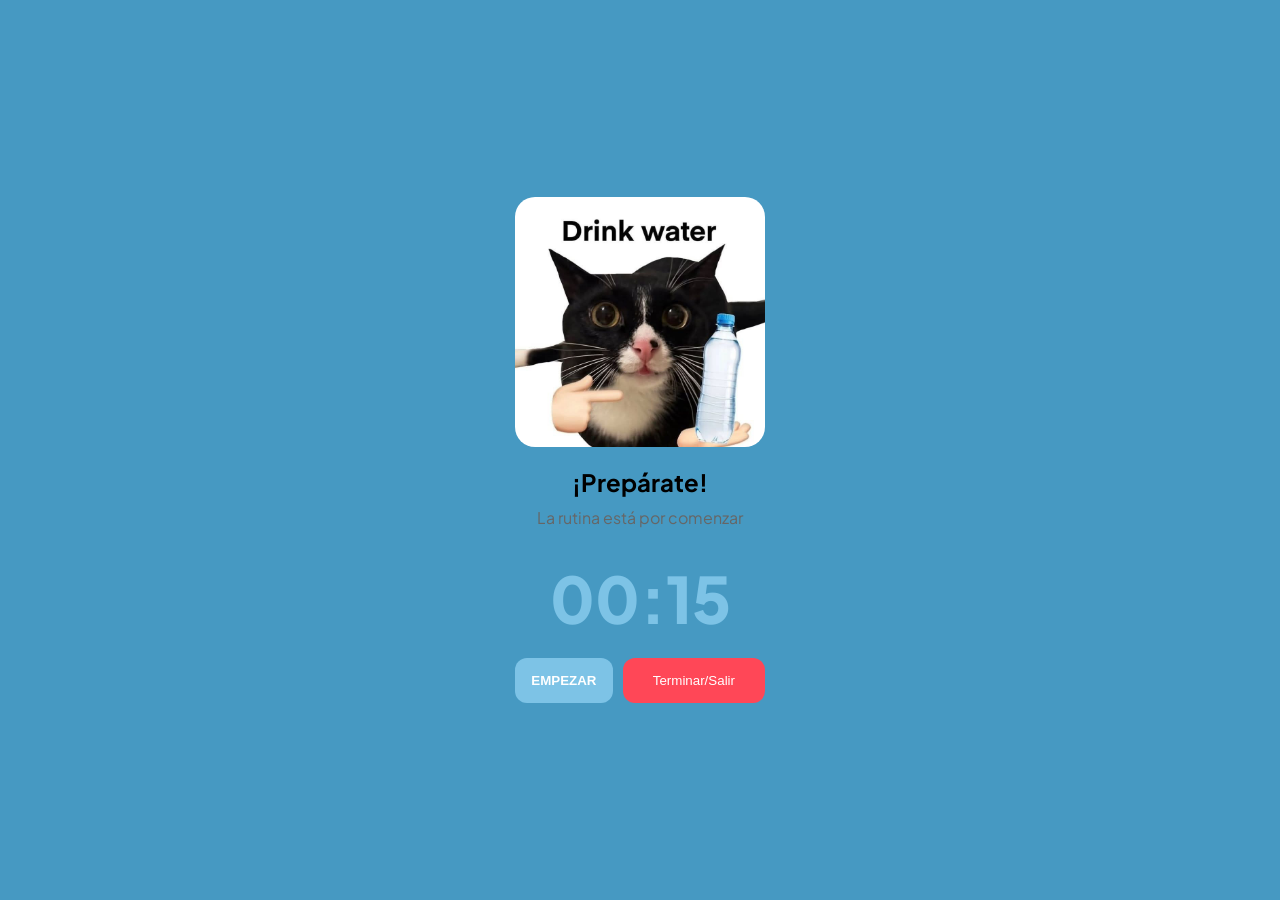
==== entrenamiento.html @ 940fd36d "primer commit" ====
<!DOCTYPE html>
<html lang="es">
<head>
    <meta charset="UTF-8">
    <meta name="viewport" content="width=device-width, initial-scale=1.0">
    <title>Entrenamiento</title>
    <link rel="icon" type="image/png" href="assets/trap.png">
    <link rel="stylesheet" href="style.css"> <style>
        .workout-container {
            max-width: 500px;
            margin: 50px auto;
            text-align: center;
            padding: 20px;
        }
        .exercise-image {
            width: 100%;
            height: 250px;
            background: #eee;
            border-radius: 20px;
            margin-bottom: 20px;
            display: flex;
            align-items: center;
            justify-content: center;
            overflow: hidden;
        }
        .exercise-image img { width: 100%; height: 100%; object-fit: cover; }
        
        .timer-display {
            font-size: 4rem;
            font-weight: 800;
            margin: 20px 0;
            color: var(--reloj-actual);
        }
        .status-msg { font-size: 1.5rem; font-weight: bold; margin-bottom: 10px; }
        .next-info { color: #666; margin-bottom: 30px; }
        
        .controls { display: flex; gap: 10px; justify-content: center; }
        .btn-finish { background: #ff4757; color: white; border: none; padding: 15px 30px; border-radius: 12px; cursor: pointer; }
    </style>
</head>
<body>
    <div class="workout-container">
        <div id="exercise-view">
            <div class="exercise-image" id="image-container">
             <img src="assets/descanso6.jpg" alt="" srcset="">
            </div>
            
            <div class="status-msg" id="exercise-name">¡Prepárate!</div>
            <div class="next-info" id="series-info">La rutina está por comenzar</div>
            
            <div class="timer-display" id="timer">00:15</div>
            
            <div class="controls">
                <button class="btn-primary" id="btn-next">EMPEZAR</button>
                <button class="btn-finish" onclick="intentarCerrar()">Terminar/Salir</button>
            </div>
        </div>
    </div>

    <script src="entrenamiento.js"></script>
</body>
</html>
---- style.css ----
/* =========================================
   1. FUENTES Y VARIABLES GLOBALES
   ========================================= */
@import url('https://fonts.googleapis.com/css2?family=Plus+Jakarta+Sans:wght@400;600;800&display=swap');

:root {
    /* Colores base que el JS sobreescribirá según la hora */
    --bg-actual: #4699c2;       /* Fondo de la página */
    --reloj-actual: #7dc3e6;    /* Color de los bloques del reloj */
    --reloj-sec: #5da9d1;       /* Color del bloque de segundos */
    --accent-blue: #7dc3e6;
    --card-bg: #fdfbff;
    --text-main: #1c1b1f;
    
    /* Paleta Sunset (para referencia) */
    --sunset-orange: #ff7e5f;
    --sunset-pink: #feb47b;
    --sunset-red: #e94e33;
}

/* =========================================
   2. ESTILOS DE CUERPO Y ESTRUCTURA
   ========================================= */

   body, html {
    overflow-x: hidden; /* Bloquea el movimiento lateral */
    width: 100%;
}


body {
    font-family: 'Plus Jakarta Sans', sans-serif;
    background-color: var(--bg-actual); /* Cambia por JS */
    transition: background-color 0.8s ease; /* Transición suave */
    display: flex;
    justify-content: center;
    align-items: center;
    min-height: 100vh;
    margin: 0;
}

.main-container {
    display: grid;
    grid-template-columns: 1fr 350px;
    gap: 20px;
    width: 90%;
    max-width: 1100px;
    padding: 40px;
    background: rgba(255, 255, 255, 0.1);
    border-radius: 24px;
    border: 1px solid rgba(255,255,255,0.3);
    backdrop-filter: blur(5px);
    z-index: 1;
}

/* =========================================
   3. CABECERA Y FECHA
   ========================================= */
.header-main-card {
    display: flex;
    flex-direction: column;
    align-items: flex-start;
    gap: 5px;
    padding: 25px;
    background: rgba(255, 255, 255, 0.9);
    border-radius: 20px;
    margin-bottom: 20px;
}

h2#current-day-title {
    font-weight: 800;
    font-size: 2.5rem;
    letter-spacing: -1px;
    margin: 0;
    color: #1a2a33;
}

#current-full-date {
    font-weight: 400;
    font-size: 1rem;
    color: #5da9d1;
    margin: 0;
    text-transform: capitalize;
}

.time-phase-badge {
    background: var(--reloj-actual); /* Cambia por JS */
    color: white;
    padding: 5px 15px;
    border-radius: 20px;
    font-size: 0.9em;
    font-weight: bold;
    transition: background 0.5s ease;
}

/* =========================================
   4. RELOJ (WIDGET)
   ========================================= */
.widget {
    background: var(--card-bg);
    border-radius: 28px;
    padding: 24px;
    margin-bottom: 20px;
}

.time-inputs {
    display: flex;
    align-items: center;
    gap: 5px;
    margin-top: 15px;
}

/* Bloques con número (Mantenemos fondo y color blanco) */
.time-val {
    font-family: 'Courier New', Courier, monospace;
    width: 65px;
    height: 65px;
    background-color: var(--reloj-actual) !important; /* Dinámico por JS */
    border-radius: 12px;
    font-size: 28px;
    font-weight: bold;
    display: flex;
    justify-content: center;
    align-items: center;
    color: white !important;
    transition: background-color 0.5s ease;
}

.time-val.sec {
    background-color: var(--reloj-sec) !important; /* Dinámico por JS */
}

.separator {
    font-size: 24px;
    font-weight: bold;
    color: var(--reloj-actual);
    transition: color 0.5s ease;
}

/* Indicadores AM/PM */
.am-pm {
    display: flex;
    flex-direction: column;
    justify-content: center;
    gap: 4px;
    margin-left: 5px;
    margin-top: -20px;
}

.am-pm button {
    width: 40px;
    height: 30px;
    border: 1px solid #e0e0e0;
    background: white;
    font-size: 12px;
    font-weight: bold;
    border-radius: 6px;
    color: #666;
    pointer-events: none;
}

.am-pm button.active {
    background: var(--reloj-actual);
    color: white;
    border-color: var(--reloj-actual);
}

/* =========================================
   5. LISTA DE TAREAS Y SCROLL
   ========================================= */
.scrollable-list {
    max-height: 65vh;
    overflow-y: auto;
    padding-right: 10px;
}

.scrollable-list::-webkit-scrollbar {
    width: 6px;
}

.scrollable-list::-webkit-scrollbar-thumb {
    background: rgba(0,0,0,0.1);
    border-radius: 10px;
}

.task-card {
    width: 100%; /* Ocupa todo el ancho disponible del padre */
    display: flex;
    align-items: center;
    background: #fff;
    border-radius: 20px !important;
    padding: 15px;
    box-sizing: border-box; /* Fundamental: incluye el padding y borde en el ancho total */
    position: relative;
    border: 2px solid transparent; /* Reserva el espacio para cuando se active */
    transition: transform 0.3s ease, box-shadow 0.3s ease;
    overflow: hidden; /* Corta cualquier cosa que quiera generar scroll interno */
}

/* Ajuste específico para la Tarea Activa */
.task-card.active-now {
    border-color: var(--reloj-actual) !important;
    background-color: #fff;
    transform: scale(1.01);
    box-shadow: 0 4px 15px rgba(0,0,0,0.05);
}




/* Evita que el texto cause scrolls extraños */

.task-info {
    flex: 1; /* Ocupa el resto del espacio */
    padding-left: 20px; /* <--- Esto separa el texto del cuadro de las horas */
    display: flex;
    flex-direction: column;
    justify-content: center;
}

.task-info p {
    margin-top: 5px;
    color: #555;
    line-height: 1.4;
    font-size: 0.95rem;
}
/* Asegurar que el indicador lateral de la tarea activa resalte */
.task-card.active-now .time-tag {
    background: var(--reloj-actual);
    color: white;
}

.time-tag {
    background: #eef7fb;
    color: #2c5d75;
    padding: 12px 8px;
    border-radius: 10px;
    font-weight: bold;
    min-width: 85px;
    text-align: center;
    display: flex;
    flex-direction: column;
    justify-content: center;
    line-height: 1.2;
    border-left: 4px solid var(--reloj-actual);
}

.task-info strong {
    font-size: 1.1rem;
    color: var(--text-main);
}


.duration-pill {
    font-size: 0.7em;
    background: #d1e9f5;
    padding: 2px 8px;
    border-radius: 10px;
    margin-left: 10px;
    vertical-align: middle;
}

/* Tarea Activa (Resaltado dinámico) */

/* =========================================
   6. ESTRELLAS Y EFECTOS
   ========================================= */
#stars-container {
    position: fixed;
    top: 0;
    left: 0;
    width: 100%;
    height: 100%;
    z-index: 0;
    pointer-events: none;
    opacity: 0; /* JS la activa solo de noche */
    transition: opacity 2s ease;
}

.star {
    position: absolute;
    background: white;
    border-radius: 50%;
    animation: twinkle var(--duration) infinite ease-in-out;
}

@keyframes twinkle {
    0%, 100% { opacity: 0.3; transform: scale(1); }
    50% { opacity: 1; transform: scale(1.2); }
}

#schedule-container {
    width: 100%;
    display: flex;
    flex-direction: column;
    gap: 15px; /* Espacio uniforme entre tarjetas */
    padding: 10px;
    box-sizing: border-box;
    overflow-x: hidden; /* Elimina cualquier scroll lateral accidental */
}

/* Si tenías alguna regla que quitaba bordes al primero, la anulamos */
#schedule-container .task-card:first-child {
    border-top-left-radius: 20px !important;
    border-top-right-radius: 20px !important;
}

.exercise-panel {
    display: flex;
    flex-direction: column;
    height: 100%;
    justify-content: space-between;
}

.exercise-list {
    list-style: none;
    padding: 0;
    margin: 15px 0;
}

.exercise-list li {
    padding: 8px 0;
    border-bottom: 1px solid #eee;
    font-size: 0.9rem;
    color: #444;
}

.exercise-list li:last-child {
    border-bottom: none;
}

.btn-primary {
    background-color: var(--reloj-actual); /* Se adapta al color del día/tarde/noche */
    color: white;
    border: none;
    padding: 12px;
    border-radius: 12px;
    font-weight: bold;
    cursor: pointer;
    transition: transform 0.2s, background 0.3s;
    width: 100%;
}

.btn-primary:hover {
    transform: translateY(-2px);
    filter: brightness(1.1);
}
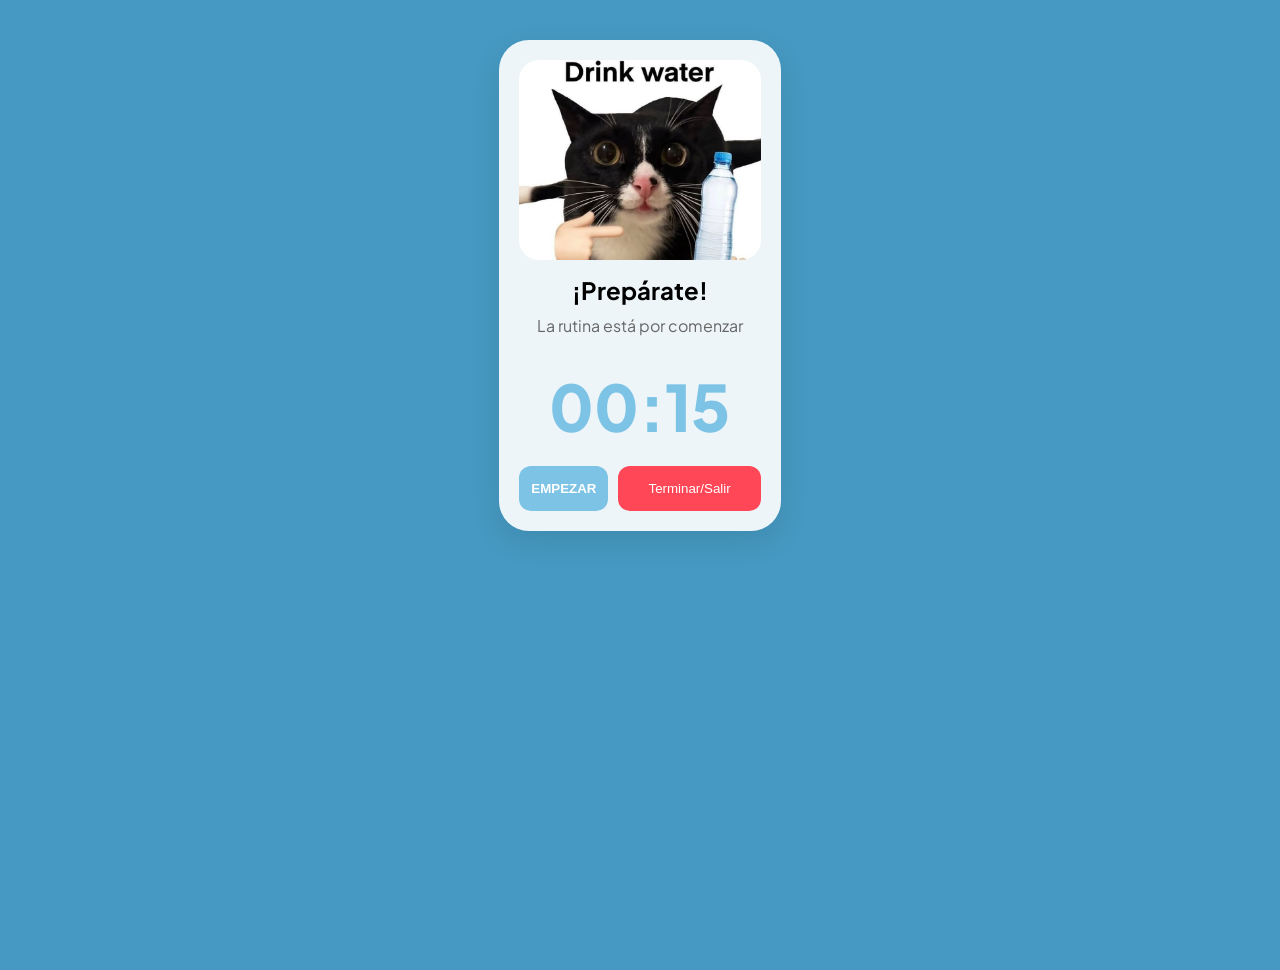
==== commit 105a9c15: "cambios minusculos" ====
--- a/entrenamiento.html
+++ b/entrenamiento.html
@@ -5,7 +5,8 @@
     <meta name="viewport" content="width=device-width, initial-scale=1.0">
     <title>Entrenamiento</title>
     <link rel="icon" type="image/png" href="assets/trap.png">
-    <link rel="stylesheet" href="style.css"> <style>
+    <link rel="stylesheet" href="style.css"> 
+    <style>
         .workout-container {
             max-width: 500px;
             margin: 50px auto;
@@ -36,7 +37,40 @@
         
         .controls { display: flex; gap: 10px; justify-content: center; }
         .btn-finish { background: #ff4757; color: white; border: none; padding: 15px 30px; border-radius: 12px; cursor: pointer; }
+    
+
+
+    body {
+        padding-bottom: 50px; /* Espacio extra para que los botones no peguen abajo */
+        background-color: var(--bg-actual); /* Mantiene el color dinámico */
+    }
+
+    .workout-container {
+        max-width: 500px;
+        margin: 20px auto; /* Reducimos el margen superior para que quepa mejor */
+        text-align: center;
+        padding: 20px;
+        background: rgba(255, 255, 255, 0.9); /* Un fondo para que se vea como tarjeta */
+        border-radius: 30px;
+        box-shadow: 0 10px 30px rgba(0,0,0,0.1);
+    }
+    
+    /* Imagen más flexible para que no empuje todo hacia abajo */
+    .exercise-image {
+        width: 100%;
+        max-height: 200px; /* Bajamos un poco el alto para que suban los botones */
+        background: #eee;
+        border-radius: 20px;
+        margin-bottom: 15px;
+        display: flex;
+        align-items: center;
+        justify-content: center;
+        overflow: hidden;
+    }
+
+</style>
     </style>
+
 </head>
 <body>
     <div class="workout-container">
--- a/style.css
+++ b/style.css
@@ -1,6 +1,4 @@
-/* =========================================
-   1. FUENTES Y VARIABLES GLOBALES
-   ========================================= */
+/*! 1. FUENTES Y VARIABLES GLOBALES*/
 @import url('https://fonts.googleapis.com/css2?family=Plus+Jakarta+Sans:wght@400;600;800&display=swap');
 
 :root {
@@ -18,44 +16,40 @@
     --sunset-red: #e94e33;
 }
 
-/* =========================================
-   2. ESTILOS DE CUERPO Y ESTRUCTURA
-   ========================================= */
-
-   body, html {
-    overflow-x: hidden; /* Bloquea el movimiento lateral */
-    width: 100%;
-}
-
+/*! 2. ESTILOS DE CUERPO Y ESTRUCTURA*/
+
+html, body {
+    margin: 0;
+    padding: 0;
+    width: 100%;
+    height: 100vh;
+    overflow: hidden; /* Bloquea el scroll de TODA la página */
+}
 
 body {
     font-family: 'Plus Jakarta Sans', sans-serif;
-    background-color: var(--bg-actual); /* Cambia por JS */
-    transition: background-color 0.8s ease; /* Transición suave */
-    display: flex;
-    justify-content: center;
-    align-items: center;
-    min-height: 100vh;
-    margin: 0;
+    background-color: var(--bg-actual);
+    transition: background-color 0.8s ease;
+    display: flex;
+    justify-content: center;
+    align-items: flex-start; /* Alinea al inicio para que no se corte arriba */
+    padding-top: 20px;
 }
 
 .main-container {
     display: grid;
     grid-template-columns: 1fr 350px;
     gap: 20px;
-    width: 90%;
+    width: 95%;
     max-width: 1100px;
-    padding: 40px;
+    max-height: 95vh; /* El cuadro nunca será más alto que la pantalla */
+    padding: 30px;
     background: rgba(255, 255, 255, 0.1);
     border-radius: 24px;
-    border: 1px solid rgba(255,255,255,0.3);
-    backdrop-filter: blur(5px);
-    z-index: 1;
-}
-
-/* =========================================
-   3. CABECERA Y FECHA
-   ========================================= */
+    backdrop-filter: blur(10px);
+    box-sizing: border-box;
+}
+/*! 3. CABECERA Y FECHA */
 .header-main-card {
     display: flex;
     flex-direction: column;
@@ -93,9 +87,7 @@
     transition: background 0.5s ease;
 }
 
-/* =========================================
-   4. RELOJ (WIDGET)
-   ========================================= */
+/*! 4. RELOJ (WIDGET) */
 .widget {
     background: var(--card-bg);
     border-radius: 28px;
@@ -110,12 +102,12 @@
     margin-top: 15px;
 }
 
-/* Bloques con número (Mantenemos fondo y color blanco) */
+
 .time-val {
     font-family: 'Courier New', Courier, monospace;
     width: 65px;
     height: 65px;
-    background-color: var(--reloj-actual) !important; /* Dinámico por JS */
+    background-color: var(--reloj-actual) !important; 
     border-radius: 12px;
     font-size: 28px;
     font-weight: bold;
@@ -137,7 +129,7 @@
     transition: color 0.5s ease;
 }
 
-/* Indicadores AM/PM */
+/*? AM/PM */
 .am-pm {
     display: flex;
     flex-direction: column;
@@ -165,39 +157,70 @@
     border-color: var(--reloj-actual);
 }
 
-/* =========================================
-   5. LISTA DE TAREAS Y SCROLL
-   ========================================= */
+.widgets-section {
+    display: flex;
+    flex-direction: column;
+    gap: 20px;
+    height: 100%; 
+    max-height: 85vh; /* Altura máxima para que aparezca el scroll */
+    overflow-y: auto;  /* ¡ESTO ACTIVA EL SCROLL EN EL PANEL DERECHO! */
+    padding-right: 10px;
+}
+
+
+.widgets-section::-webkit-scrollbar {
+    width: 5px;
+}
+
+.widgets-section::-webkit-scrollbar-thumb {
+    background: rgba(255, 255, 255, 0.2);
+    border-radius: 10px;
+}
+
+.widget {
+    background: var(--card-bg);
+    border-radius: 28px;
+    padding: 24px;
+    flex-shrink: 0; 
+}
+
+
+
+/*! 5. LISTA DE TAREAS Y SCROLL (UNIFICADO)*/
+
 .scrollable-list {
-    max-height: 65vh;
+    display: flex;
+    flex-direction: column;
+    gap: 15px;
+    padding: 10px 15px 10px 0;
+    box-sizing: border-box;
+    /* Esto evita que la página crezca infinitamente */
+    max-height: 70vh; 
     overflow-y: auto;
-    padding-right: 10px;
-}
+    overflow-x: hidden;
+}
+
 
 .scrollable-list::-webkit-scrollbar {
     width: 6px;
 }
-
 .scrollable-list::-webkit-scrollbar-thumb {
-    background: rgba(0,0,0,0.1);
+    background: rgba(255, 255, 255, 0.3);
     border-radius: 10px;
 }
 
 .task-card {
-    width: 100%; /* Ocupa todo el ancho disponible del padre */
+    width: 100%;
     display: flex;
     align-items: center;
     background: #fff;
     border-radius: 20px !important;
     padding: 15px;
-    box-sizing: border-box; /* Fundamental: incluye el padding y borde en el ancho total */
-    position: relative;
-    border: 2px solid transparent; /* Reserva el espacio para cuando se active */
-    transition: transform 0.3s ease, box-shadow 0.3s ease;
-    overflow: hidden; /* Corta cualquier cosa que quiera generar scroll interno */
-}
-
-/* Ajuste específico para la Tarea Activa */
+    box-sizing: border-box;
+    border: 2px solid transparent;
+    transition: transform 0.3s ease;
+}
+
 .task-card.active-now {
     border-color: var(--reloj-actual) !important;
     background-color: #fff;
@@ -205,14 +228,9 @@
     box-shadow: 0 4px 15px rgba(0,0,0,0.05);
 }
 
-
-
-
-/* Evita que el texto cause scrolls extraños */
-
 .task-info {
-    flex: 1; /* Ocupa el resto del espacio */
-    padding-left: 20px; /* <--- Esto separa el texto del cuadro de las horas */
+    flex: 1; 
+    padding-left: 20px; 
     display: flex;
     flex-direction: column;
     justify-content: center;
@@ -224,7 +242,8 @@
     line-height: 1.4;
     font-size: 0.95rem;
 }
-/* Asegurar que el indicador lateral de la tarea activa resalte */
+
+
 .task-card.active-now .time-tag {
     background: var(--reloj-actual);
     color: white;
@@ -253,18 +272,15 @@
 
 .duration-pill {
     font-size: 0.7em;
-    background: #d1e9f5;
+    background: hsl(200, 64%, 89%);
     padding: 2px 8px;
     border-radius: 10px;
     margin-left: 10px;
     vertical-align: middle;
 }
 
-/* Tarea Activa (Resaltado dinámico) */
-
-/* =========================================
-   6. ESTRELLAS Y EFECTOS
-   ========================================= */
+
+/*! 6. ESTRELLAS Y EFECTOS */
 #stars-container {
     position: fixed;
     top: 0;
@@ -293,13 +309,24 @@
     width: 100%;
     display: flex;
     flex-direction: column;
-    gap: 15px; /* Espacio uniforme entre tarjetas */
+    gap: 15px;
     padding: 10px;
     box-sizing: border-box;
-    overflow-x: hidden; /* Elimina cualquier scroll lateral accidental */
-}
-
-/* Si tenías alguna regla que quitaba bordes al primero, la anulamos */
+    max-height: 60vh; 
+    overflow-y: auto;  
+    overflow-x: hidden;
+}
+
+#schedule-container::-webkit-scrollbar {
+    width: 6px;
+}
+
+#schedule-container::-webkit-scrollbar-thumb {
+    background: rgba(0, 0, 0, 0.1);
+    border-radius: 10px;
+}
+
+
 #schedule-container .task-card:first-child {
     border-top-left-radius: 20px !important;
     border-top-right-radius: 20px !important;
@@ -330,7 +357,7 @@
 }
 
 .btn-primary {
-    background-color: var(--reloj-actual); /* Se adapta al color del día/tarde/noche */
+    background-color: var(--reloj-actual); 
     color: white;
     border: none;
     padding: 12px;
@@ -344,4 +371,206 @@
 .btn-primary:hover {
     transform: translateY(-2px);
     filter: brightness(1.1);
-}+}
+
+@media (max-width: 850px) {
+    html, body {
+        overflow-y: auto !important;
+        height: auto !important;
+        min-height: 100vh;
+    }
+
+    body {
+        display: block; 
+        padding: 15px;
+        box-sizing: border-box;
+    }
+
+
+    .main-container {
+        display: flex;
+        flex-direction: column; 
+        width: 100%;
+        max-width: none;
+        max-height: none; 
+        padding: 20px;
+        margin: 0 auto; 
+        gap: 25px;
+        box-sizing: border-box;
+        backdrop-filter: blur(10px);
+        background: rgba(255, 255, 255, 0.1);
+        border: 1px solid rgba(255,255,255,0.3);
+    }
+
+   
+    .tasks-section {
+        order: 1; 
+        width: 100%;
+    }
+
+    .widgets-section {
+        order: 2; /* Segundo en aparecer */
+        max-height: none !important;
+        overflow: visible !important;
+        padding-right: 0;
+    }
+
+    .scrollable-list {
+        max-height: 65vh; 
+        overflow-y: auto;
+        overflow-x: hidden;
+        padding-right: 5px;
+        display: flex;
+        flex-direction: column;
+        gap: 12px;
+    }
+
+    .time-inputs {
+        justify-content: center;
+    }
+}
+
+
+@media (max-width: 400px) {
+    .time-val {
+        width: 45px;
+        height: 45px;
+        font-size: 18px;
+    }
+    
+    .time-tag {
+        min-width: 60px;
+        font-size: 0.75rem;
+    }
+}
+.calendar-grid {
+    display: grid;
+    grid-template-columns: repeat(7, 1fr);
+    gap: 5px;
+    margin-top: 15px;
+}
+
+.calendar-day {
+    aspect-ratio: 1;
+    display: flex;
+    align-items: center;
+    justify-content: center;
+    font-size: 0.8rem;
+    cursor: pointer;
+    border-radius: 8px;
+    background: rgba(255, 255, 255, 0.5);
+    transition: 0.3s;
+}
+
+.calendar-day:hover {
+    background: var(--reloj-actual);
+    color: white;
+}
+
+
+.day-has-photo {
+    border: 2px solid #feb47b; 
+    font-weight: bold;
+}
+
+
+
+
+/* --- MODAL ESTILIZADO Y COMPACTO --- */
+.modal {
+    display: none;
+    position: fixed;
+    top: 0; left: 0; width: 100%; height: 100%;
+    background: rgba(0,0,0,0.6); 
+    z-index: 1000;
+    justify-content: center;
+    align-items: center;
+    backdrop-filter: blur(5px); 
+}
+
+.modal-content {
+    background: #fdfbff; 
+    padding: 20px;
+    border-radius: 20px;
+    text-align: center;
+    width: 90%;
+    max-width: 300px; 
+    box-shadow: 0 5px 20px rgba(0,0,0,0.2);
+}
+
+
+#photo-preview img {
+    width: 100%;
+    height: 180px; 
+    object-fit: cover; 
+    border-radius: 12px;
+    margin-bottom: 15px;
+}
+
+
+.modal-content .btn-primary {
+    background-color: var(--reloj-actual); 
+    color: white;
+    border: none;
+    padding: 10px 20px;
+    border-radius: 10px;
+    cursor: pointer;
+    margin: 5px;
+    font-weight: bold;
+    width: auto;
+}
+
+.modal-content button:hover {
+    filter: brightness(1.1);
+}
+
+.modal-content {
+    background: #fdfbff;
+    padding: 25px;
+    border-radius: 24px;
+    text-align: center;
+    width: 95%;
+    max-width: 450px; 
+}
+
+#photo-preview img {
+    width: 100%;
+    max-height: 350px;
+    object-fit: contain; 
+    border-radius: 15px;
+    background: #eee;
+    margin-bottom: 20px;
+}
+
+
+.btn-delete {
+    background-color: #ff5f5f; 
+    color: white;
+    border: none;
+    padding: 10px 15px;
+    border-radius: 12px;
+    cursor: pointer;
+    font-weight: 600;
+}
+
+.btn-close {
+    background-color: #d1d1d1; 
+    color: #444;
+    border: none;
+    padding: 10px 15px;
+    border-radius: 12px;
+    cursor: pointer;
+}
+
+/* --- ESTILO ÚNICO PARA EL DÍA ACTUAL --- */
+.calendar-day.today {
+    background-color: #6bcef9 !important; /* Negro profundo para resaltar sí o sí */
+    color: #ffffff !important;
+    font-weight: 800 !important;
+    border: 2px solid #ffffff !important;
+    transform: scale(1.1);
+    box-shadow: 0 0 15px rgba(0,0,0,0.5);
+    position: relative;
+    z-index: 10;
+}
+
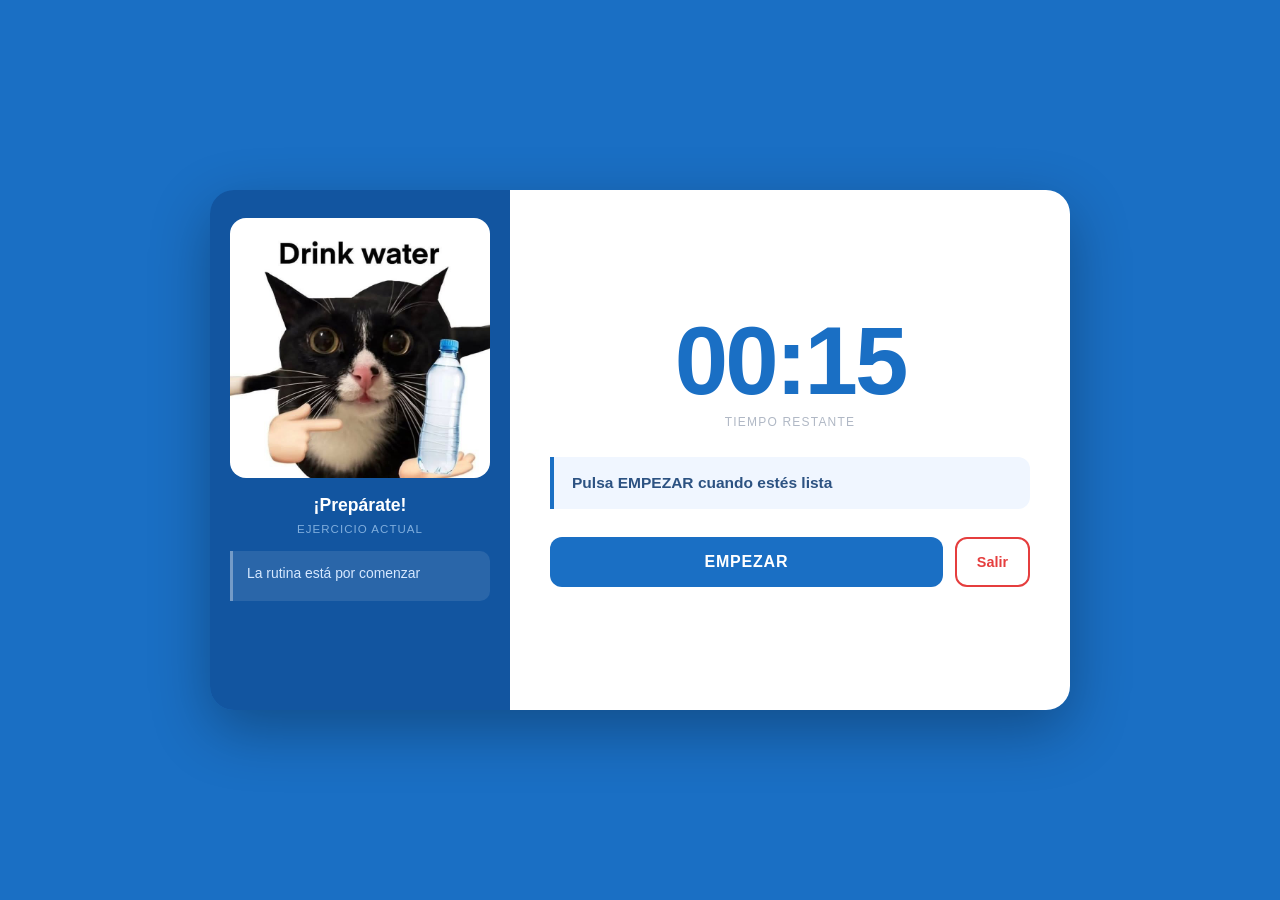
==== commit 7d354582: "rediseño" ====
--- a/entrenamiento.html
+++ b/entrenamiento.html
@@ -5,90 +5,218 @@
     <meta name="viewport" content="width=device-width, initial-scale=1.0">
     <title>Entrenamiento</title>
     <link rel="icon" type="image/png" href="assets/trap.png">
-    <link rel="stylesheet" href="style.css"> 
+    <link rel="stylesheet" href="style.css">
     <style>
-        .workout-container {
-            max-width: 500px;
-            margin: 50px auto;
+        * { box-sizing: border-box; margin: 0; padding: 0; }
+
+        body {
+            min-height: 100vh;
+            background: #1a6fc4;
+            display: flex;
+            align-items: center;
+            justify-content: center;
+            padding: 20px;
+            font-family: 'Segoe UI', sans-serif;
+        }
+
+        .workout-wrapper {
+            display: flex;
+            width: 100%;
+            max-width: 860px;
+            min-height: 520px;
+            border-radius: 24px;
+            overflow: hidden;
+            box-shadow: 0 20px 60px rgba(0,0,0,0.3);
+        }
+
+        /* ── PANEL IZQUIERDO ── */
+        .panel-left {
+            width: 300px;
+            flex-shrink: 0;
+            background: #1255a0;
+            display: flex;
+            flex-direction: column;
+            align-items: center;
+            padding: 28px 20px 24px;
+        }
+
+        .exercise-image {
+            width: 100%;
+            aspect-ratio: 1 / 1;
+            border-radius: 16px;
+            overflow: hidden;
+            background: #0d3f7a;
+            display: flex;
+            align-items: center;
+            justify-content: center;
+            flex-shrink: 0;
+        }
+
+        .exercise-image img {
+            width: 100%;
+            height: 100%;
+            object-fit: cover;
+        }
+
+        .exercise-name-left {
+            margin-top: 16px;
+            font-size: 1.1rem;
+            font-weight: 700;
+            color: #ffffff;
             text-align: center;
-            padding: 20px;
-        }
-        .exercise-image {
-            width: 100%;
-            height: 250px;
-            background: #eee;
-            border-radius: 20px;
-            margin-bottom: 20px;
-            display: flex;
+            line-height: 1.35;
+        }
+
+        .exercise-label {
+            margin-top: 5px;
+            font-size: 0.72rem;
+            color: #80aedd;
+            text-transform: uppercase;
+            letter-spacing: 0.09em;
+            text-align: center;
+            margin-bottom: 16px;
+        }
+
+        .instruccion-box {
+            background: rgba(255,255,255,0.1);
+            border-left: 3px solid rgba(255,255,255,0.35);
+            border-radius: 0 10px 10px 0;
+            padding: 12px 14px;
+            width: 100%;
+            min-height: 50px;
+        }
+
+        .instruccion-text {
+            font-size: 0.87rem;
+            color: #d6e8ff;
+            line-height: 1.55;
+        }
+
+        /* ── PANEL DERECHO ── */
+        .panel-right {
+            flex: 1;
+            background: #ffffff;
+            display: flex;
+            flex-direction: column;
             align-items: center;
             justify-content: center;
-            overflow: hidden;
-        }
-        .exercise-image img { width: 100%; height: 100%; object-fit: cover; }
-        
+            padding: 36px 40px;
+        }
+
         .timer-display {
-            font-size: 4rem;
+            font-size: 6rem;
             font-weight: 800;
-            margin: 20px 0;
-            color: var(--reloj-actual);
-        }
-        .status-msg { font-size: 1.5rem; font-weight: bold; margin-bottom: 10px; }
-        .next-info { color: #666; margin-bottom: 30px; }
-        
-        .controls { display: flex; gap: 10px; justify-content: center; }
-        .btn-finish { background: #ff4757; color: white; border: none; padding: 15px 30px; border-radius: 12px; cursor: pointer; }
-    
-
-
-    body {
-        padding-bottom: 50px; /* Espacio extra para que los botones no peguen abajo */
-        background-color: var(--bg-actual); /* Mantiene el color dinámico */
-    }
-
-    .workout-container {
-        max-width: 500px;
-        margin: 20px auto; /* Reducimos el margen superior para que quepa mejor */
-        text-align: center;
-        padding: 20px;
-        background: rgba(255, 255, 255, 0.9); /* Un fondo para que se vea como tarjeta */
-        border-radius: 30px;
-        box-shadow: 0 10px 30px rgba(0,0,0,0.1);
-    }
-    
-    /* Imagen más flexible para que no empuje todo hacia abajo */
-    .exercise-image {
-        width: 100%;
-        max-height: 200px; /* Bajamos un poco el alto para que suban los botones */
-        background: #eee;
-        border-radius: 20px;
-        margin-bottom: 15px;
-        display: flex;
-        align-items: center;
-        justify-content: center;
-        overflow: hidden;
-    }
-
-</style>
+            color: #1a6fc4;
+            line-height: 1;
+            letter-spacing: -3px;
+            margin-bottom: 6px;
+        }
+
+        .timer-label {
+            font-size: 0.75rem;
+            color: #b0b8c5;
+            text-transform: uppercase;
+            letter-spacing: 0.1em;
+            margin-bottom: 28px;
+        }
+
+        .serie-box {
+            background: #f0f6ff;
+            border-left: 4px solid #1a6fc4;
+            border-radius: 0 12px 12px 0;
+            padding: 13px 18px;
+            width: 100%;
+            margin-bottom: 28px;
+            min-height: 52px;
+            display: flex;
+            align-items: center;
+        }
+
+        .serie-text {
+            font-size: 0.97rem;
+            color: #2c5282;
+            line-height: 1.45;
+            font-weight: 600;
+        }
+
+        .controls {
+            display: flex;
+            gap: 12px;
+            width: 100%;
+        }
+
+        .btn-primary {
+            flex: 1;
+            background: #1a6fc4;
+            color: white;
+            border: none;
+            padding: 15px 20px;
+            border-radius: 12px;
+            font-size: 1rem;
+            font-weight: 700;
+            cursor: pointer;
+            letter-spacing: 0.05em;
+            transition: background 0.15s;
+        }
+        .btn-primary:hover { background: #155ca8; }
+        .btn-primary:active { transform: scale(0.98); }
+
+        .btn-finish {
+            background: white;
+            color: #e53e3e;
+            border: 2px solid #e53e3e;
+            padding: 15px 20px;
+            border-radius: 12px;
+            font-size: 0.9rem;
+            font-weight: 600;
+            cursor: pointer;
+            white-space: nowrap;
+            transition: background 0.15s;
+        }
+        .btn-finish:hover { background: #fff5f5; }
+
+        @media (max-width: 620px) {
+            .workout-wrapper { flex-direction: column; max-width: 400px; }
+            .panel-left { width: 100%; padding: 16px; }
+            .exercise-image { width: 120px; aspect-ratio: 1; margin: 0 auto; }
+            .panel-right { padding: 20px 24px; }
+            .timer-display { font-size: 4.5rem; }
+            .timer-label { margin-bottom: 20px; }
+        }
     </style>
-
 </head>
 <body>
-    <div class="workout-container">
-        <div id="exercise-view">
+
+    <div class="workout-wrapper">
+
+        <!-- PANEL IZQUIERDO: imagen + nombre + instrucción técnica -->
+        <div class="panel-left">
             <div class="exercise-image" id="image-container">
-             <img src="assets/descanso6.jpg" alt="" srcset="">
-            </div>
-            
-            <div class="status-msg" id="exercise-name">¡Prepárate!</div>
-            <div class="next-info" id="series-info">La rutina está por comenzar</div>
-            
+                <img src="assets/descanso6.jpg" alt="ejercicio">
+            </div>
+            <div id="exercise-name" class="exercise-name-left">¡Prepárate!</div>
+            <div class="exercise-label">ejercicio actual</div>
+
+            <div class="instruccion-box">
+                <div class="instruccion-text" id="instruccion-info">La rutina está por comenzar</div>
+            </div>
+        </div>
+
+        <!-- PANEL DERECHO: cronómetro + serie + botones -->
+        <div class="panel-right">
             <div class="timer-display" id="timer">00:15</div>
-            
+            <div class="timer-label">tiempo restante</div>
+
+            <div class="serie-box">
+                <div class="serie-text" id="serie-info">Pulsa EMPEZAR cuando estés lista</div>
+            </div>
+
             <div class="controls">
                 <button class="btn-primary" id="btn-next">EMPEZAR</button>
-                <button class="btn-finish" onclick="intentarCerrar()">Terminar/Salir</button>
+                <button class="btn-finish" onclick="intentarCerrar()">Salir</button>
             </div>
         </div>
+
     </div>
 
     <script src="entrenamiento.js"></script>
--- a/style.css
+++ b/style.css
@@ -574,3 +574,116 @@
     z-index: 10;
 }
 
+.calendar-day {
+    aspect-ratio: 1;
+    display: flex;
+    align-items: center;
+    justify-content: center;
+    font-size: 0.8rem;
+    cursor: pointer;
+    border-radius: 8px;
+    background: rgba(255, 255, 255, 0.5);
+    transition: 0.3s;
+    
+}
+
+.calendar-day:hover {
+    background: var(--reloj-actual);
+    color: white;
+}
+
+
+.day-has-photo {
+    border: 2px solid #feb47b; 
+    font-weight: bold;
+}
+/* Esto organiza los números en 7 columnas */
+.calendar-grid {
+    display: grid !important;
+    grid-template-columns: repeat(7, 1fr) !important;
+    gap: 8px;
+    margin-top: 10px;
+}
+
+/* Para que los nombres de los días (Lu, Ma...) también se alineen */
+.calendar-weekdays {
+    display: grid;
+    grid-template-columns: repeat(7, 1fr);
+    text-align: center;
+    font-size: 0.75rem;
+    font-weight: 800;
+    margin-top: 15px;
+    color: var(--reloj-actual);
+    opacity: 0.7;
+}
+
+/* Ajuste para que los días no se vean pegados */
+.calendar-day {
+    aspect-ratio: 1 / 1;
+    display: flex;
+    align-items: center;
+    justify-content: center;
+    font-size: 0.85rem;
+    border-radius: 12px; /* Más redondeado, estilo moderno */
+    background: rgba(255, 255, 255, 0.8);
+    transition: all 0.2s ease;
+}
+
+.calendar-header {
+    display: flex;
+    justify-content: space-between; /* Separa botones a los extremos */
+    align-items: center;
+    padding: 10px 5px;
+    margin-bottom: 10px;
+}
+
+#month-year {
+    font-weight: 800;
+    font-size: 1.1rem;
+    color: var(--text-main);
+    text-transform: capitalize; /* Para que 'marzo' salga con 'M' mayúscula */
+}
+
+.btn-nav {
+    background: var(--reloj-actual);
+    color: white;
+    border: none;
+    border-radius: 8px;
+    width: 32px;
+    height: 32px;
+    cursor: pointer;
+    font-weight: bold;
+    display: flex;
+    justify-content: center;
+    align-items: center;
+    transition: 0.3s ease;
+}
+
+.btn-nav:hover {
+    filter: brightness(1.2);
+    transform: scale(1.1);
+}
+
+.calendar-day.empty {
+    background: transparent;
+    cursor: default;
+}
+
+#month-year {
+    /* Usamos las dos variables que tu JS ya cambia automáticamente */
+    background: linear-gradient(45deg, var(--reloj-actual), var(--reloj-sec));
+    background-clip: text;
+    -webkit-background-clip: text;
+    -webkit-text-fill-color: transparent;
+    font-weight: 800;
+    font-size: 1.2rem;
+    text-transform: capitalize;
+    display: inline-block;
+}
+
+label.btn-primary {
+    display: inline-block; /* Para que respete el padding */
+    margin-top: 10px;
+    cursor: pointer;
+    text-align: center;
+}
